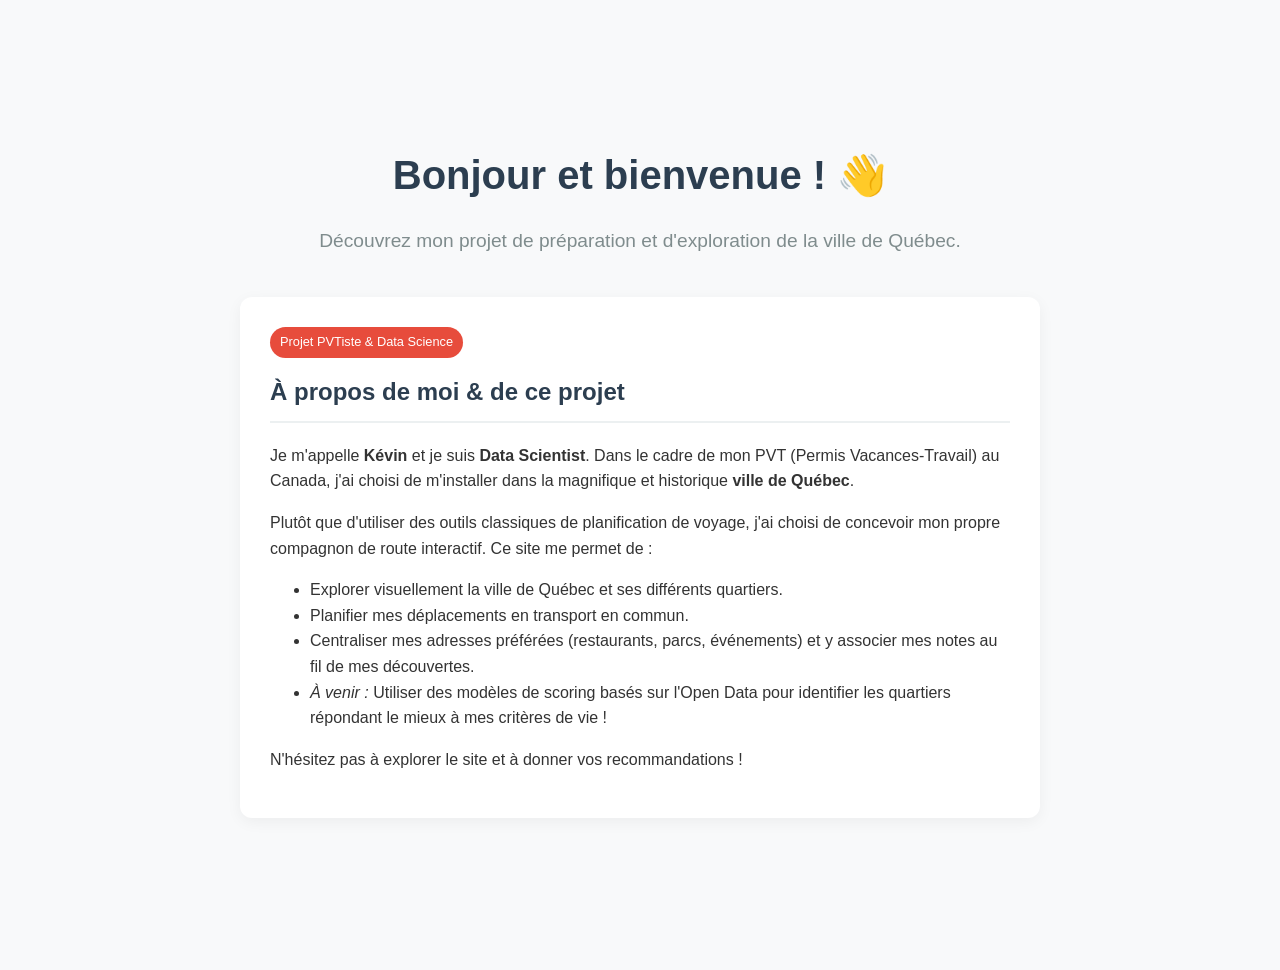
==== index.html @ dcc76dcd "restructuration 2" ====
<!DOCTYPE html>
<html lang="fr">
<head>
    <meta charset="UTF-8">
    <meta name="viewport" content="width=device-width, initial-scale=1.0">
    <title>Mon PVT à Québec - Accueil</title>
    <link rel="icon" href="data/logo_canada.jpg">
    <link rel="stylesheet" href="css/style.css">
</head>
<body>

    <app-header></app-header>

    <div class="page-content">
        <section id="page-accueil">
            <div class="hero-section">
                <h1>Bonjour et bienvenue ! 👋</h1>
                <p>Découvrez mon projet de préparation et d'exploration de la ville de Québec.</p>
            </div>

            <div class="profile-container">
                <span class="badge-pvt">Projet PVTiste & Data Science</span>
                <h2>À propos de moi & de ce projet</h2>
                <p>
                    Je m'appelle <strong>Kévin</strong> et je suis <strong>Data Scientist</strong>. Dans le cadre de mon PVT (Permis Vacances-Travail) au Canada, j'ai choisi de m'installer dans la magnifique et historique <strong>ville de Québec</strong>.
                </p>
                <p>
                    Plutôt que d'utiliser des outils classiques de planification de voyage, j'ai choisi de concevoir mon propre compagnon de route interactif. Ce site me permet de :
                </p>
                <ul>
                    <li>Explorer visuellement la ville de Québec et ses différents quartiers.</li>
                    <li>Planifier mes déplacements en transport en commun.</li>
                    <li>Centraliser mes adresses préférées (restaurants, parcs, événements) et y associer mes notes au fil de mes découvertes.</li>
                    <li><em>À venir :</em> Utiliser des modèles de scoring basés sur l'Open Data pour identifier les quartiers répondant le mieux à mes critères de vie !</li>
                </ul>
                <p>
                    N'hésitez pas à explorer le site et à donner vos recommandations !
                </p>
            </div>
        </section>
    </div>

</body>
</html>
---- css/style.css ----
/* =========================================================================
   1. VARIABLES & CONFIGURATION GENERALE
   ========================================================================= */
:root {
    --primary-color: #2c3e50;    /* Bleu foncé ardoise (Navbar) */
    --accent-color: #e74c3c;     /* Rouge vif (Accentuation / Bouton actif) */
    --background-light: #f8f9fa; /* Fond de page */
    --text-color: #333333;       /* Texte général */
    --text-muted: #7f8c8d;       /* Texte secondaire gris */
    --nav-text-color: #bdc3c7;   /* Gris clair pour les liens non survolés */
}

body, html {
    margin: 0;
    padding: 0;
    width: 100%;
    height: 100%;
    font-family: 'Segoe UI', Tahoma, Geneva, Verdana, sans-serif;
    color: var(--text-color);
    background-color: var(--background-light);
}

/* --- STRUCTURE DES PAGES --- */
.page-content {
    margin-top: 70px; /* Évite que le contenu soit caché sous la navbar fixe */
    height: calc(100vh - 70px);
    width: 100%;
    box-sizing: border-box;
}

/* Cacher les pages inactives */
.hidden {
    display: none !important;
}


/* =========================================================================
   2. BARRE DE NAVIGATION (HEADER)
   ========================================================================= */
header {
    background-color: var(--primary-color);
    color: white;
    padding: 15px 30px;
    box-shadow: 0 2px 5px rgba(0,0,0,0.1);
    position: fixed;
    top: 0;
    width: 100%;
    box-sizing: border-box;
    z-index: 2000;
}

/* Conteneur d'alignement pour le logo et le menu */
.nav-left {
    display: flex;
    align-items: center;
    gap: 30px; /* Écart global entre le logo et le bloc nav */
}

header .logo {
    font-size: 1.3rem;
    font-weight: bold;
    letter-spacing: 1px;
    cursor: pointer;
    user-select: none;
    transition: opacity 0.2s ease;
}

header .logo:hover {
    opacity: 0.9;
}


/* --- LIENS DE NAVIGATION --- */
header nav {
    display: flex;
    align-items: center;
    gap: 10px; /* Crée un espace harmonieux entre chaque bouton */
}

header nav a {
    display: inline-block;
    padding: 8px 16px;
    text-decoration: none;
    color: var(--nav-text-color); /* FIX : Utilise le gris clair pour être visible sur fond bleu */
    font-weight: 500;
    cursor: pointer;
    transition: all 0.3s ease;
}

/* États au survol (:hover) et page active (.active) */
header nav a:hover, 
header nav a.active {
    color: white;
    border-bottom: 2px solid var(--accent-color);
    padding-bottom: 6px; /* Ajustement micrométrique pour compenser la bordure */
}


/* =========================================================================
   3. SECTION ACCUEIL
   ========================================================================= */
#page-accueil {
    display: block;
    max-width: 800px;
    margin: 0 auto;
    padding: 40px 20px;
    line-height: 1.6;
}

.hero-section {
    text-align: center;
    margin-bottom: 40px;
}

.hero-section h1 {
    color: var(--primary-color);
    font-size: 2.5rem;
    margin-bottom: 10px;
}

.hero-section p {
    font-size: 1.2rem;
    color: var(--text-muted);
}

.profile-container {
    background: white;
    padding: 30px;
    border-radius: 12px;
    box-shadow: 0 4px 15px rgba(0,0,0,0.05);
    margin-bottom: 30px;
}

.profile-container h2 {
    color: var(--primary-color);
    border-bottom: 2px solid #ecf0f1;
    padding-bottom: 10px;
    margin-top: 0;
}

.badge-pvt {
    background-color: var(--accent-color);
    color: white;
    padding: 5px 10px;
    border-radius: 20px;
    font-size: 0.8rem;
    display: inline-block;
    margin-bottom: 15px;
}


/* =========================================================================
   4. SECTIONS CARTES & FILTRES
   ========================================================================= */
#page-carte, 
#page-carte-stats {
    width: 100%;
    height: 100%;
    position: relative;
}

#map, 
#map-stats {
    width: 100%;
    height: 100%;
}

/* --- PANNEAUX DE FILTRES FLOTTANTS --- */
.filter-box {
    position: absolute;
    top: 20px;
    right: 20px;
    z-index: 1000; /* Passe obligatoirement par-dessus les tuiles Leaflet */
    background-color: rgba(255, 255, 255, 0.95);
    padding: 15px;
    border-radius: 10px;
    box-shadow: 0 4px 15px rgba(0, 0, 0, 0.15);
    width: 200px;
}

.filter-box h3 {
    margin: 0 0 12px 0;
    font-size: 0.95rem;
    color: var(--primary-color);
    border-bottom: 2px solid #ecf0f1;
    padding-bottom: 6px;
    text-transform: uppercase;
    letter-spacing: 0.5px;
}

.filter-item {
    display: flex;
    align-items: center;
    margin-bottom: 8px;
    cursor: pointer;
    font-size: 0.85rem;
    font-weight: 500;
    user-select: none;
    transition: opacity 0.2s ease;
}

.filter-item:hover {
    opacity: 0.8;
}

.filter-item input {
    margin-right: 10px;
    cursor: pointer;
    width: 15px;
    height: 15px;
    accent-color: var(--primary-color);
}

.legend-color {
    display: inline-block;
    width: 12px;
    height: 12px;
    border-radius: 50%;
    margin-right: 8px;
    border: 1px solid rgba(0, 0, 0, 0.1);
}


/* =========================================================================
   5. CORRECTIFS TECHNIQUES (LEAFLET CORRECTION)
   ========================================================================= */
/* Supprime les bordures blanches par défaut appliquées par Leaflet aux conteneurs divIcon */
.custom-svg-marker {
    background: transparent !important;
    border: none !important;
    display: flex;
    justify-content: center;
    align-items: center;
}

/* =========================================================================
   6. Style pour la page Checklist
   ========================================================================= */
.checklist-container {
    max-width: 1200px;
    margin: 0 auto;
    padding: 30px 20px;
}
.checklist-container h1 {
    color: #2c3e50;
    margin-bottom: 5px;
}
.checklist-container .subtitle {
    color: #7f8c8d;
    margin-bottom: 30px;
    font-size: 0.95rem;
}
.checklist-grid {
    display: grid;
    grid-template-columns: repeat(auto-fit, minmax(450px, 1fr));
    gap: 25px;
}
.checklist-card {
    background: #ffffff;
    border-radius: 12px;
    box-shadow: 0 4px 15px rgba(0,0,0,0.05);
    border: 1px solid #e2e8f0;
    overflow: hidden;
    display: flex;
    flex-direction: column;
}
.checklist-card.priority {
    border-left: 5px solid #e74c3c;
}
.card-header {
    background: #f8fafc;
    padding: 15px 20px;
    border-bottom: 1px solid #e2e8f0;
    display: flex;
    justify-content: space-between;
    align-items: center;
}
.card-header h3 {
    margin: 0;
    color: #1e293b;
    font-size: 1.1rem;
}
.badge {
    padding: 4px 8px;
    border-radius: 6px;
    font-size: 0.75rem;
    font-weight: bold;
    text-transform: uppercase;
}
.badge.red { background: #fee2e2; color: #ef4444; }

.card-body {
    padding: 20px;
    flex-grow: 1;
}
.warning-text {
    background: #fffbeb;
    border-left: 4px solid #f59e0b;
    padding: 12px;
    border-radius: 6px;
    color: #78350f;
    font-size: 0.9rem;
    margin-bottom: 15px;
    line-height: 1.4;
}
.info-list {
    margin: 10px 0 15px 20px;
    font-size: 0.9rem;
    color: #475569;
    line-height: 1.5;
}
.selection-title {
    font-weight: bold;
    font-size: 0.9rem;
    color: #1e293b;
    margin-top: 10px;
}
.todo-item {
    display: flex;
    align-items: flex-start;
    gap: 12px;
    padding: 10px;
    margin-bottom: 8px;
    background: #f8fafc;
    border-radius: 8px;
    cursor: pointer;
    transition: background 0.2s;
    font-size: 0.95rem;
    color: #334155;
}
.todo-item:hover {
    background: #f1f5f9;
}
.todo-item input[type="checkbox"] {
    margin-top: 4px;
    width: 17px;
    height: 17px;
    cursor: pointer;
}
.todo-item input[type="checkbox"]:checked + span {
    text-decoration: none !important; /* Supprime la ligne barrée */
    font-weight: bold;                /* Met le texte en gras */
    color: #1e293b;                   /* Garde une couleur bien visible */
}

/* 2. Ce qui se passe pour le BLOC entier quand la case est cochée (Mise en avant visuelle) */
.todo-item:has(input[type="checkbox"]:checked) {
    background: #f0fdf4;       /* Un joli fond vert très clair de sélection */
    border: 1px solid #bbf7d0; /* Une petite bordure verte discrète */
}
.checklist-card.priority-blue {
    border-left: 5px solid #3498db; /* Une bordure bleue pour les tâches sur place */
}
.badge.blue { 
    background: #e0f2fe; 
    color: #0369a1; 
}
/* 1. On donne un fond gris très léger à toute la page pour faire ressortir les blocs blancs */
#page-checklist {
    background-color: #f1f5f9; /* Gris doux (couleur ardoise claire) */
    min-height: 100vh;         /* S'assure que le fond couvre toute la hauteur */
    margin: 0;
    padding: 0;
}

/* 2. On booste le contraste et l'ombre des cartes */
.checklist-card {
    background: #ffffff;
    border-radius: 12px;
    /* Ombre plus prononcée pour détacher le bloc du fond */
    box-shadow: 0 10px 25px -5px rgba(0, 0, 0, 0.1), 0 8px 10px -6px rgba(0, 0, 0, 0.1); 
    border: 2px solid #e2e8f0; /* Bordure légèrement plus épaisse */
    overflow: hidden;
    display: flex;
    flex-direction: column;
    transition: transform 0.2s, box-shadow 0.2s;
}

/* Petit effet de survol sympa : la carte se soulève légèrement */
.checklist-card:hover {
    transform: translateY(-2px);
    box-shadow: 0 20px 25px -5px rgba(0, 0, 0, 0.15);
}

/* 3. On fonce un peu l'entête des blocs pour créer une vraie séparation */
.card-header {
    background: #f8fafc;
    padding: 18px 20px;
    border-bottom: 2px solid #e2e8f0; /* Ligne de séparation plus nette */
    display: flex;
    justify-content: space-between;
    align-items: center;
}
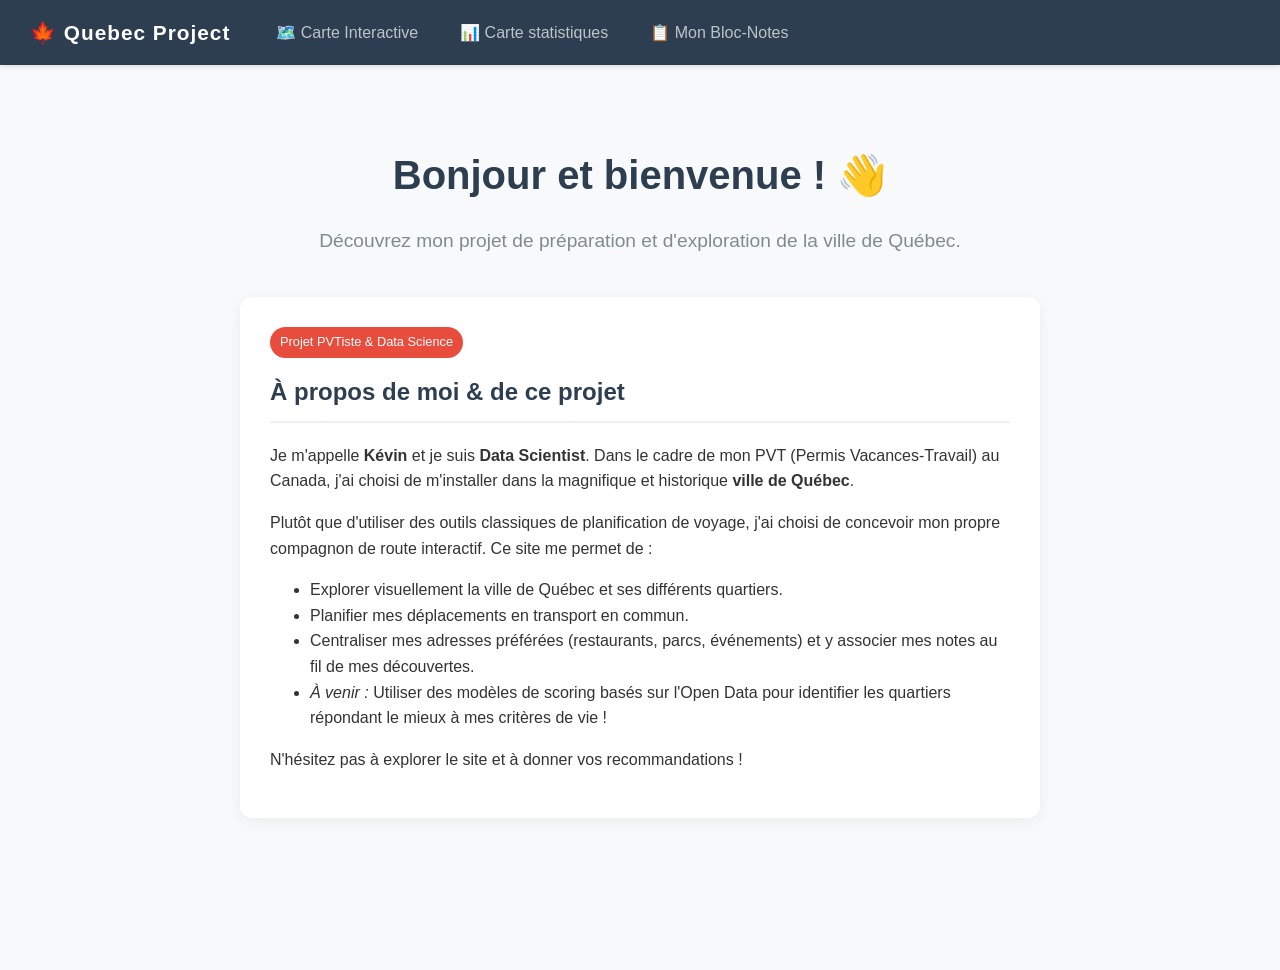
==== commit bc8a53ab: "restructuration try fix nav" ====
--- a/index.html
+++ b/index.html
@@ -9,7 +9,7 @@
 </head>
 <body>
 
-    <app-header></app-header>
+    <div id="header-container"></div>
 
     <div class="page-content">
         <section id="page-accueil">
@@ -40,5 +40,7 @@
         </section>
     </div>
 
+    <script src="js/header.js"></script>
+    
 </body>
 </html>
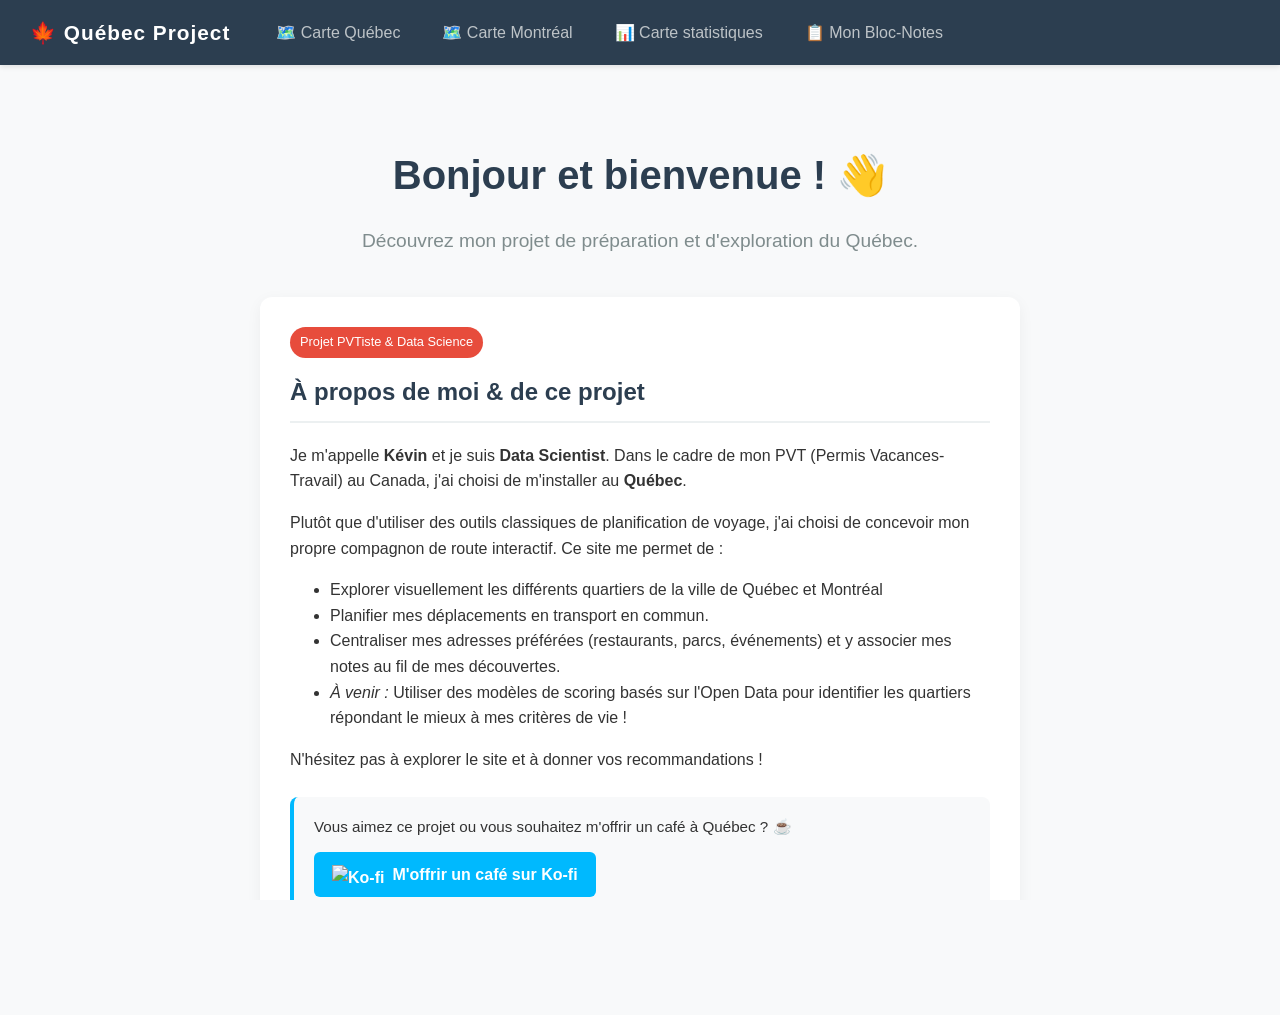
==== commit a3ad5603: "kofi" ====
--- a/index.html
+++ b/index.html
@@ -3,7 +3,7 @@
 <head>
     <meta charset="UTF-8">
     <meta name="viewport" content="width=device-width, initial-scale=1.0">
-    <title>Mon PVT à Québec - Accueil</title>
+    <title>Mon PVT au Québec - Accueil</title>
     <link rel="icon" href="data/logo_canada.jpg">
     <link rel="stylesheet" href="css/style.css">
 </head>
@@ -15,20 +15,20 @@
         <section id="page-accueil">
             <div class="hero-section">
                 <h1>Bonjour et bienvenue ! 👋</h1>
-                <p>Découvrez mon projet de préparation et d'exploration de la ville de Québec.</p>
+                <p>Découvrez mon projet de préparation et d'exploration du Québec.</p>
             </div>
 
             <div class="profile-container">
                 <span class="badge-pvt">Projet PVTiste & Data Science</span>
                 <h2>À propos de moi & de ce projet</h2>
                 <p>
-                    Je m'appelle <strong>Kévin</strong> et je suis <strong>Data Scientist</strong>. Dans le cadre de mon PVT (Permis Vacances-Travail) au Canada, j'ai choisi de m'installer dans la magnifique et historique <strong>ville de Québec</strong>.
+                    Je m'appelle <strong>Kévin</strong> et je suis <strong>Data Scientist</strong>. Dans le cadre de mon PVT (Permis Vacances-Travail) au Canada, j'ai choisi de m'installer au <strong>Québec</strong>.
                 </p>
                 <p>
                     Plutôt que d'utiliser des outils classiques de planification de voyage, j'ai choisi de concevoir mon propre compagnon de route interactif. Ce site me permet de :
                 </p>
                 <ul>
-                    <li>Explorer visuellement la ville de Québec et ses différents quartiers.</li>
+                    <li>Explorer visuellement les différents quartiers de la ville de Québec et Montréal</li>
                     <li>Planifier mes déplacements en transport en commun.</li>
                     <li>Centraliser mes adresses préférées (restaurants, parcs, événements) et y associer mes notes au fil de mes découvertes.</li>
                     <li><em>À venir :</em> Utiliser des modèles de scoring basés sur l'Open Data pour identifier les quartiers répondant le mieux à mes critères de vie !</li>
@@ -36,6 +36,15 @@
                 <p>
                     N'hésitez pas à explorer le site et à donner vos recommandations !
                 </p>
+
+                <!-- Bloc Ko-fi -->
+                <div class="kofi-support-box">
+                    <p>Vous aimez ce projet ou vous souhaitez m'offrir un café à Québec ? ☕</p>
+                    <a href="https://ko-fi.com/VOTRE_PSEUDO" target="_blank" class="kofi-btn">
+                        <img src="https://storage.ko-fi.com/cdn/cup-border.md.png" alt="Ko-fi" class="kofi-img">
+                        <span>M'offrir un café sur Ko-fi</span>
+                    </a>
+                </div>
             </div>
         </section>
     </div>
--- a/css/style.css
+++ b/css/style.css
@@ -1,5 +1,5 @@
 /* =========================================================================
-   1. VARIABLES & CONFIGURATION GENERALE
+   1. VARIABLES & CONFIGURATION GÉNÉRALE
    ========================================================================= */
 :root {
     --primary-color: #2c3e50;    /* Bleu foncé ardoise (Navbar) */
@@ -10,6 +10,16 @@
     --nav-text-color: #bdc3c7;   /* Gris clair pour les liens non survolés */
 }
 
+*, *::before, *::after {
+    box-sizing: border-box;
+}
+
+/* Empêche le défilement horizontal parasite sur toute la page */
+html, body {
+    max-width: 100%;
+    overflow-x: hidden;
+}
+
 body, html {
     margin: 0;
     padding: 0;
@@ -35,7 +45,7 @@
 
 
 /* =========================================================================
-   2. BARRE DE NAVIGATION (HEADER)
+   2. BARRE DE NAVIGATION (HEADER) & RESPONSIVE
    ========================================================================= */
 header {
     background-color: var(--primary-color);
@@ -69,19 +79,18 @@
     opacity: 0.9;
 }
 
-
-/* --- LIENS DE NAVIGATION --- */
+/* --- LIENS DE NAVIGATION (DESKTOP) --- */
 header nav {
     display: flex;
     align-items: center;
-    gap: 10px; /* Crée un espace harmonieux entre chaque bouton */
+    gap: 10px; /* Espace harmonieux entre chaque bouton */
 }
 
 header nav a {
     display: inline-block;
     padding: 8px 16px;
     text-decoration: none;
-    color: var(--nav-text-color); /* FIX : Utilise le gris clair pour être visible sur fond bleu */
+    color: var(--nav-text-color);
     font-weight: 500;
     cursor: pointer;
     transition: all 0.3s ease;
@@ -92,7 +101,53 @@
 header nav a.active {
     color: white;
     border-bottom: 2px solid var(--accent-color);
-    padding-bottom: 6px; /* Ajustement micrométrique pour compenser la bordure */
+    padding-bottom: 6px;
+}
+
+/* --- ADAPTATION MOBILE (RESPONSIVE) - HEADER --- */
+@media (max-width: 768px) {
+    header, nav, .header-container {
+        flex-direction: column !important;
+        align-items: center !important;
+        padding: 10px 15px !important;
+        gap: 12px !important;
+    }
+
+    /* Centrer le logo / titre du site */
+    .header-logo, header h1, header .logo {
+        font-size: 1.2rem !important;
+        text-align: center;
+    }
+
+    /* Nav bar : liens disposés de manière fluide */
+    nav ul, .header-links, nav {
+        display: flex !important;
+        flex-wrap: wrap !important;
+        justify-content: center !important;
+        gap: 8px 12px !important;
+        padding: 0 !important;
+        margin: 0 !important;
+        width: 100% !important;
+    }
+
+    /* Boutons/liens du menu optimisés pour le tactile */
+    nav a, .header-links a {
+        font-size: 0.85rem !important;
+        padding: 8px 12px !important;
+        background: rgba(255, 255, 255, 0.1); /* Bulle tactile */
+        border-radius: 6px;
+        white-space: nowrap;
+        text-align: center;
+    }
+    /* Compensation pour le header fixe sur mobile */
+    body {
+        padding-top: 60px; /* Ajuste cette valeur selon la hauteur exacte de ton header */
+    }
+
+    /* Ou si tu préfères cibler directement le conteneur principal */
+    .page-content {
+        padding-top: 20px;
+    }
 }
 
 
@@ -148,9 +203,83 @@
     margin-bottom: 15px;
 }
 
+/* --- Ajustements Mobile Accueil --- */
+@media (max-width: 768px) {
+    #page-accueil {
+        padding: 20px 15px; /* Réduit un peu les marges internes */
+    }
+
+    .hero-section h1 {
+        font-size: 1.8rem; /* Réduit la taille du gros titre pour qu'il tienne bien */
+    }
+
+    .hero-section p {
+        font-size: 1rem;
+    }
+
+    .profile-container {
+        padding: 20px 15px; /* Plus d'espace pour le texte dans la carte */
+    }
+
+    .profile-container h2 {
+        font-size: 1.3rem;
+    }
+
+    /* Aère les puces de la liste pour faciliter la lecture tactile */
+    .profile-container ul {
+        padding-left: 20px;
+    }
+
+    .profile-container li {
+        margin-bottom: 8px;
+    }
+}
+
+/* Style du bloc de soutien Ko-fi */
+.kofi-support-box {
+    margin-top: 25px;
+    padding: 18px 20px;
+    background-color: #f8f9fa;
+    border-left: 4px solid #00b9fe;
+    border-radius: 8px;
+    display: flex;
+    flex-direction: column;
+    align-items: flex-start;
+    gap: 12px;
+}
+
+.kofi-support-box p {
+    margin: 0;
+    font-size: 0.95rem;
+    color: #333;
+}
+
+.kofi-btn {
+    display: inline-flex;
+    align-items: center;
+    gap: 8px;
+    background-color: #00b9fe;
+    color: #ffffff;
+    font-weight: 600;
+    padding: 10px 18px;
+    border-radius: 6px;
+    text-decoration: none;
+    transition: background-color 0.2s ease, transform 0.1s ease;
+}
+
+.kofi-btn:hover {
+    background-color: #009cd7;
+    transform: translateY(-1px);
+}
+
+.kofi-img {
+    height: 20px;
+    width: auto;
+}
+
 
 /* =========================================================================
-   4. SECTIONS CARTES & FILTRES
+   4. SECTIONS CARTES INTERACTIVES & FILTRES (+ RESPONSIVE)
    ========================================================================= */
 #page-carte, 
 #page-carte-stats {
@@ -159,18 +288,27 @@
     position: relative;
 }
 
-#map, 
 #map-stats {
     width: 100%;
     height: 100%;
 }
 
-/* --- PANNEAUX DE FILTRES FLOTTANTS --- */
+#map {
+    width: 92%;              
+    max-width: 1200px;      
+    height: 100%;  
+    margin: 20px auto;       
+    border-radius: 12px;      
+    box-shadow: 0 4px 15px rgba(0, 0, 0, 0.1); 
+    overflow: hidden;         
+}
+
+/* --- PANNEAUX DE FILTRES FLOTTANTS (DESKTOP) --- */
 .filter-box {
     position: absolute;
     top: 20px;
     right: 20px;
-    z-index: 1000; /* Passe obligatoirement par-dessus les tuiles Leaflet */
+    z-index: 1000;
     background-color: rgba(255, 255, 255, 0.95);
     padding: 15px;
     border-radius: 10px;
@@ -211,75 +349,386 @@
     accent-color: var(--primary-color);
 }
 
+
+/* --- ADAPTATION MOBILE (RESPONSIVE) - CARTE & FILTRES --- */
+@media (max-width: 768px) {
+    
+    /* Structure globale sur mobile : la page défile verticalement */
+    #page-carte {
+        display: flex;
+        flex-direction: column-reverse; /* Place les filtres en bas sous la carte, ou adapte le flux */
+        height: auto;
+        min-height: calc(100vh - 70px);
+    }
+
+    /* La carte prend une hauteur confortable pour le tactile sans bloquer le scroll */
+    #map {
+        height: 60vh;
+        width: 88%;
+        margin: 15px auto;
+    }
+
+    /* Le panneau de filtres se transforme en bloc compact défilable */
+    .filter-box {
+        position: relative;
+        top: auto;
+        right: auto;
+        width: 100%;
+        box-sizing: border-box;
+        border-radius: 0;
+        box-shadow: 0 -2px 10px rgba(0, 0, 0, 0.1);
+        padding: 15px 20px;
+        max-height: 250px;
+        overflow-y: auto; /* Permet de faire défiler les catégories si besoin */
+    }
+
+    /* Repositionner les contrôles de zoom Leaflet pour éviter les chevauchements */
+    .leaflet-top.leaflet-left {
+        top: 10px;
+        left: 10px;
+    }
+}
+
+/* =========================================================================
+   LISTE DES POINTS D'INTÉRÊT (SOUS LA CARTE)
+   ========================================================================= */
+.poi-list-container {
+    background: #ffffff;
+    border-radius: 10px;
+    padding: 20px;
+    margin-top: 20px;
+    box-shadow: 0 4px 12px rgba(0, 0, 0, 0.08);
+    border: 1px solid #e2e8f0;
+}
+
+.poi-list-container h3 {
+    margin-top: 0;
+    margin-bottom: 15px;
+    color: #2c3e50;
+    font-size: 1.1rem;
+}
+
+.poi-list {
+    list-style: none;
+    padding: 0;
+    margin: 0;
+    display: grid;
+    grid-template-columns: repeat(auto-fill, minmax(280px, 1fr));
+    gap: 12px;
+}
+
+.poi-item {
+    background: #f8fafc;
+    border: 1px solid #cbd5e1;
+    border-radius: 8px;
+    padding: 12px;
+    display: flex;
+    flex-direction: column;
+    gap: 4px;
+    cursor: pointer;
+    transition: all 0.2s ease;
+}
+
+.poi-item:hover {
+    background: #edf2f7;
+    border-color: #3182ce;
+    transform: translateY(-2px);
+}
+
+.poi-nom {
+    color: #1a202c;
+    font-size: 0.95rem;
+}
+
+.poi-categorie-tag {
+    align-self: flex-start;
+    font-size: 0.75rem;
+    font-weight: bold;
+    text-transform: uppercase;
+    background: #e2e8f0;
+    color: #475569;
+    padding: 2px 6px;
+    border-radius: 4px;
+}
+
+.poi-adresse {
+    font-size: 0.85rem;
+    color: #64748b;
+}
+
+.poi-empty {
+    color: #a0aec0;
+    font-style: italic;
+    grid-column: 1 / -1;
+}
+
+/* Ajustement Mobile */
+@media (max-width: 768px) {
+    .poi-list {
+        grid-template-columns: 1fr; /* Une seule colonne sur smartphone */
+    }
+}
+
+/* =========================================================================
+   5. PAGE STATISTIQUES (carte-stats) + RESPONSIVE
+   ========================================================================= */
+
+/* Force tous les conteneurs principaux à ne jamais dépasser la largeur de l'écran */
+.page-content,
+.map-container,
+.stats-container,
+.checklist-container {
+    width: 100% !important;
+    max-width: 100vw !important;
+    box-sizing: border-box;
+}
+
+.stats-container {
+    padding: 20px;
+    font-family: Arial, sans-serif;
+    max-width: 1400px;
+    margin: 0 auto;
+}
+
+.stats-header {
+    margin-bottom: 20px;
+}
+
+.stats-header h2 {
+    color: #2c3e50;
+    margin-bottom: 5px;
+}
+
+.stats-header p {
+    color: #7f8c8d;
+    margin: 0;
+}
+
+/* Grille principale */
+.stats-grid {
+    display: grid;
+    grid-template-columns: repeat(auto-fit, minmax(450px, 1fr));
+    gap: 25px;
+    align-items: start;
+}
+
+/* Card Carte : Hauteur fixe et sticky scroll */
+.map-card {
+    position: sticky;
+    top: 20px;
+    background: white;
+    border-radius: 8px;
+    box-shadow: 0 4px 12px rgba(0, 0, 0, 0.08);
+    border: 1px solid #e2e8f0;
+    overflow: hidden;
+    display: flex;
+    flex-direction: column;
+    height: 600px;
+}
+
+/* Légende fixe sur la carte */
+.map-legend {
+    position: absolute;
+    bottom: 20px;
+    right: 20px;
+    background: rgba(255, 255, 255, 0.95);
+    padding: 12px;
+    border-radius: 6px;
+    box-shadow: 0 2px 8px rgba(0, 0, 0, 0.15);
+    z-index: 10;
+    font-size: 12px;
+}
+
+.map-legend h4 {
+    margin: 0 0 8px 0;
+    font-size: 13px;
+    color: #2c3e50;
+}
+
+.legend-list {
+    display: flex;
+    flex-direction: column;
+    gap: 4px;
+}
+
 .legend-color {
     display: inline-block;
-    width: 12px;
-    height: 12px;
-    border-radius: 50%;
-    margin-right: 8px;
-    border: 1px solid rgba(0, 0, 0, 0.1);
+    width: 15px;
+    height: 10px;
+    margin-right: 6px;
+    border: 1px solid #cbd5e1;
+}
+
+/* Colonne de droite (Graphique + Détails) */
+.stats-sidebar {
+    display: flex;
+    flex-direction: column;
+    gap: 20px;
+}
+
+.chart-card {
+    background: white;
+    padding: 15px;
+    border-radius: 8px;
+    box-shadow: 0 4px 12px rgba(0, 0, 0, 0.08);
+    border: 1px solid #e2e8f0;
+}
+
+.chart-card h4 {
+    margin: 0 0 10px 0;
+    color: #2c3e50;
+}
+
+.chart-container {
+    position: relative;
+    width: 100%;
+    height: 260px;
+}
+
+/* Panneau de détails défilable */
+.details-card {
+    background: #f8fafc;
+    padding: 15px;
+    border-radius: 8px;
+    border-left: 5px solid #3182ce;
+    box-shadow: 0 2px 6px rgba(0, 0, 0, 0.04);
+    max-height: 300px;
+    overflow-y: auto;
+}
+
+.details-card h4 {
+    margin: 0 0 5px 0;
+    color: #2d3748;
+}
+
+.details-card p {
+    margin: 0;
+    color: #4a5568;
+    font-size: 14px;
+}
+
+
+/* --- ADAPTATION MOBILE (RESPONSIVE) - STATISTIQUES --- */
+@media (max-width: 768px) {
+    .stats-container {
+        padding: 15px 10px;
+    }
+
+    .stats-header h2 {
+        font-size: 1.4rem;
+    }
+
+    .stats-header p {
+        font-size: 0.9rem;
+    }
+
+    /* Passer sur une seule colonne fluide */
+    .stats-grid {
+        grid-template-columns: 1fr;
+        gap: 20px;
+    }
+
+    /* Réduire la hauteur de la carte et désactiver le sticky */
+    .map-card {
+        position: static;
+        height: 380px;
+    }
+
+    /* Légende plus discrète et compacte */
+    .map-legend {
+        bottom: 10px;
+        right: 10px;
+        padding: 8px;
+        font-size: 10px;
+    }
+
+    .map-legend h4 {
+        font-size: 11px;
+        margin-bottom: 4px;
+    }
+
+    /* Hauteur adaptée pour le graphique Chart.js */
+    .chart-container {
+        height: 220px;
+    }
 }
 
 
 /* =========================================================================
-   5. CORRECTIFS TECHNIQUES (LEAFLET CORRECTION)
+   6. PAGE CHECKLIST & BLOC-NOTES + RESPONSIVE
    ========================================================================= */
-/* Supprime les bordures blanches par défaut appliquées par Leaflet aux conteneurs divIcon */
-.custom-svg-marker {
-    background: transparent !important;
-    border: none !important;
-    display: flex;
-    justify-content: center;
-    align-items: center;
-}
-
-/* =========================================================================
-   6. Style pour la page Checklist
-   ========================================================================= */
+#page-checklist {
+    background-color: #f1f5f9;
+    min-height: 100vh;
+    margin: 0;
+    padding: 0;
+}
+
 .checklist-container {
     max-width: 1200px;
     margin: 0 auto;
     padding: 30px 20px;
 }
+
 .checklist-container h1 {
     color: #2c3e50;
     margin-bottom: 5px;
 }
+
 .checklist-container .subtitle {
     color: #7f8c8d;
     margin-bottom: 30px;
     font-size: 0.95rem;
 }
+
 .checklist-grid {
     display: grid;
     grid-template-columns: repeat(auto-fit, minmax(450px, 1fr));
     gap: 25px;
 }
+
+/* Cartes de la checklist */
 .checklist-card {
     background: #ffffff;
     border-radius: 12px;
-    box-shadow: 0 4px 15px rgba(0,0,0,0.05);
-    border: 1px solid #e2e8f0;
+    box-shadow: 0 10px 25px -5px rgba(0, 0, 0, 0.1), 0 8px 10px -6px rgba(0, 0, 0, 0.1);
+    border: 2px solid #e2e8f0;
     overflow: hidden;
     display: flex;
     flex-direction: column;
-}
+    transition: transform 0.2s, box-shadow 0.2s;
+}
+
+.checklist-card:hover {
+    transform: translateY(-2px);
+    box-shadow: 0 20px 25px -5px rgba(0, 0, 0, 0.15);
+}
+
 .checklist-card.priority {
     border-left: 5px solid #e74c3c;
 }
+
+.checklist-card.priority-blue {
+    border-left: 5px solid #3498db;
+}
+
+/* En-tête des cartes */
 .card-header {
     background: #f8fafc;
-    padding: 15px 20px;
-    border-bottom: 1px solid #e2e8f0;
+    padding: 18px 20px;
+    border-bottom: 2px solid #e2e8f0;
     display: flex;
     justify-content: space-between;
     align-items: center;
 }
+
 .card-header h3 {
     margin: 0;
     color: #1e293b;
     font-size: 1.1rem;
 }
+
+/* Badges */
 .badge {
     padding: 4px 8px;
     border-radius: 6px;
@@ -287,12 +736,16 @@
     font-weight: bold;
     text-transform: uppercase;
 }
+
 .badge.red { background: #fee2e2; color: #ef4444; }
-
+.badge.blue { background: #e0f2fe; color: #0369a1; }
+
+/* Corps des cartes & éléments to-do */
 .card-body {
     padding: 20px;
     flex-grow: 1;
 }
+
 .warning-text {
     background: #fffbeb;
     border-left: 4px solid #f59e0b;
@@ -303,18 +756,21 @@
     margin-bottom: 15px;
     line-height: 1.4;
 }
+
 .info-list {
     margin: 10px 0 15px 20px;
     font-size: 0.9rem;
     color: #475569;
     line-height: 1.5;
 }
+
 .selection-title {
     font-weight: bold;
     font-size: 0.9rem;
     color: #1e293b;
     margin-top: 10px;
 }
+
 .todo-item {
     display: flex;
     align-items: flex-start;
@@ -328,66 +784,90 @@
     font-size: 0.95rem;
     color: #334155;
 }
+
 .todo-item:hover {
     background: #f1f5f9;
 }
+
 .todo-item input[type="checkbox"] {
     margin-top: 4px;
     width: 17px;
     height: 17px;
     cursor: pointer;
 }
+
+/* Style lorsque la case est cochée (Mise en gras sans rayer) */
 .todo-item input[type="checkbox"]:checked + span {
-    text-decoration: none !important; /* Supprime la ligne barrée */
-    font-weight: bold;                /* Met le texte en gras */
-    color: #1e293b;                   /* Garde une couleur bien visible */
-}
-
-/* 2. Ce qui se passe pour le BLOC entier quand la case est cochée (Mise en avant visuelle) */
+    text-decoration: none !important;
+    font-weight: bold;
+    color: #1e293b;
+}
+
 .todo-item:has(input[type="checkbox"]:checked) {
-    background: #f0fdf4;       /* Un joli fond vert très clair de sélection */
-    border: 1px solid #bbf7d0; /* Une petite bordure verte discrète */
-}
-.checklist-card.priority-blue {
-    border-left: 5px solid #3498db; /* Une bordure bleue pour les tâches sur place */
-}
-.badge.blue { 
-    background: #e0f2fe; 
-    color: #0369a1; 
-}
-/* 1. On donne un fond gris très léger à toute la page pour faire ressortir les blocs blancs */
-#page-checklist {
-    background-color: #f1f5f9; /* Gris doux (couleur ardoise claire) */
-    min-height: 100vh;         /* S'assure que le fond couvre toute la hauteur */
-    margin: 0;
-    padding: 0;
-}
-
-/* 2. On booste le contraste et l'ombre des cartes */
-.checklist-card {
-    background: #ffffff;
-    border-radius: 12px;
-    /* Ombre plus prononcée pour détacher le bloc du fond */
-    box-shadow: 0 10px 25px -5px rgba(0, 0, 0, 0.1), 0 8px 10px -6px rgba(0, 0, 0, 0.1); 
-    border: 2px solid #e2e8f0; /* Bordure légèrement plus épaisse */
-    overflow: hidden;
-    display: flex;
-    flex-direction: column;
-    transition: transform 0.2s, box-shadow 0.2s;
-}
-
-/* Petit effet de survol sympa : la carte se soulève légèrement */
-.checklist-card:hover {
-    transform: translateY(-2px);
-    box-shadow: 0 20px 25px -5px rgba(0, 0, 0, 0.15);
-}
-
-/* 3. On fonce un peu l'entête des blocs pour créer une vraie séparation */
-.card-header {
-    background: #f8fafc;
-    padding: 18px 20px;
-    border-bottom: 2px solid #e2e8f0; /* Ligne de séparation plus nette */
-    display: flex;
-    justify-content: space-between;
+    background: #f0fdf4;
+    border: 1px solid #bbf7d0;
+}
+
+
+/* --- ADAPTATION MOBILE (RESPONSIVE) - CHECKLIST --- */
+@media (max-width: 768px) {
+    .checklist-container {
+        padding: 15px 10px;
+    }
+
+    .checklist-container h1 {
+        font-size: 1.4rem;
+    }
+
+    .checklist-container .subtitle {
+        font-size: 0.85rem;
+        margin-bottom: 20px;
+    }
+
+    /* Transition vers 1 colonne fluide */
+    .checklist-grid {
+        grid-template-columns: 1fr;
+        gap: 15px;
+    }
+
+    /* Réaménagement de l'en-tête de carte si le titre est long */
+    .card-header {
+        flex-direction: column;
+        align-items: flex-start;
+        gap: 8px;
+        padding: 14px 15px;
+    }
+
+    .card-body {
+        padding: 15px;
+    }
+
+    /* Zones tactiles plus confortables pour les cases à cocher */
+    .todo-item {
+        padding: 12px 10px;
+        font-size: 0.9rem;
+    }
+
+    .todo-item input[type="checkbox"] {
+        width: 20px;
+        height: 20px;
+        margin-top: 1px;
+    }
+
+    .info-list {
+        padding-left: 15px;
+        margin-left: 0;
+    }
+}
+
+
+/* =========================================================================
+   7. CORRECTIFS TECHNIQUES & LEAFLET
+   ========================================================================= */
+.custom-svg-marker {
+    background: transparent !important;
+    border: none !important;
+    display: flex;
+    justify-content: center;
     align-items: center;
 }
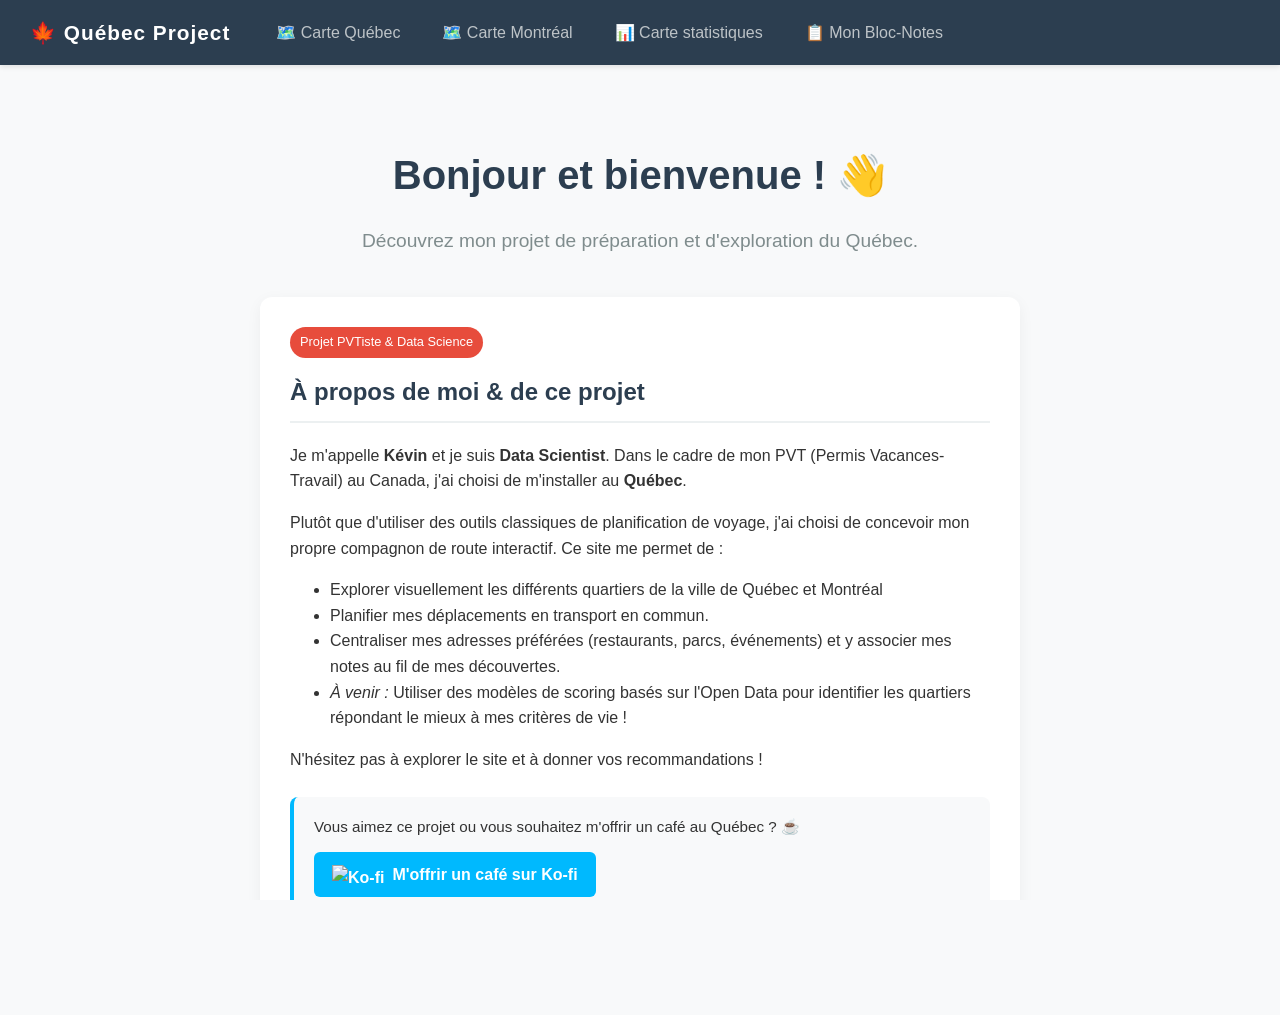
==== commit cd6be0a8: "kofi" ====
--- a/index.html
+++ b/index.html
@@ -39,8 +39,8 @@
 
                 <!-- Bloc Ko-fi -->
                 <div class="kofi-support-box">
-                    <p>Vous aimez ce projet ou vous souhaitez m'offrir un café à Québec ? ☕</p>
-                    <a href="https://ko-fi.com/VOTRE_PSEUDO" target="_blank" class="kofi-btn">
+                    <p>Vous aimez ce projet ou vous souhaitez m'offrir un café au Québec ? ☕</p>
+                    <a href="https://ko-fi.com/kstang" target="_blank" class="kofi-btn">
                         <img src="https://storage.ko-fi.com/cdn/cup-border.md.png" alt="Ko-fi" class="kofi-img">
                         <span>M'offrir un café sur Ko-fi</span>
                     </a>
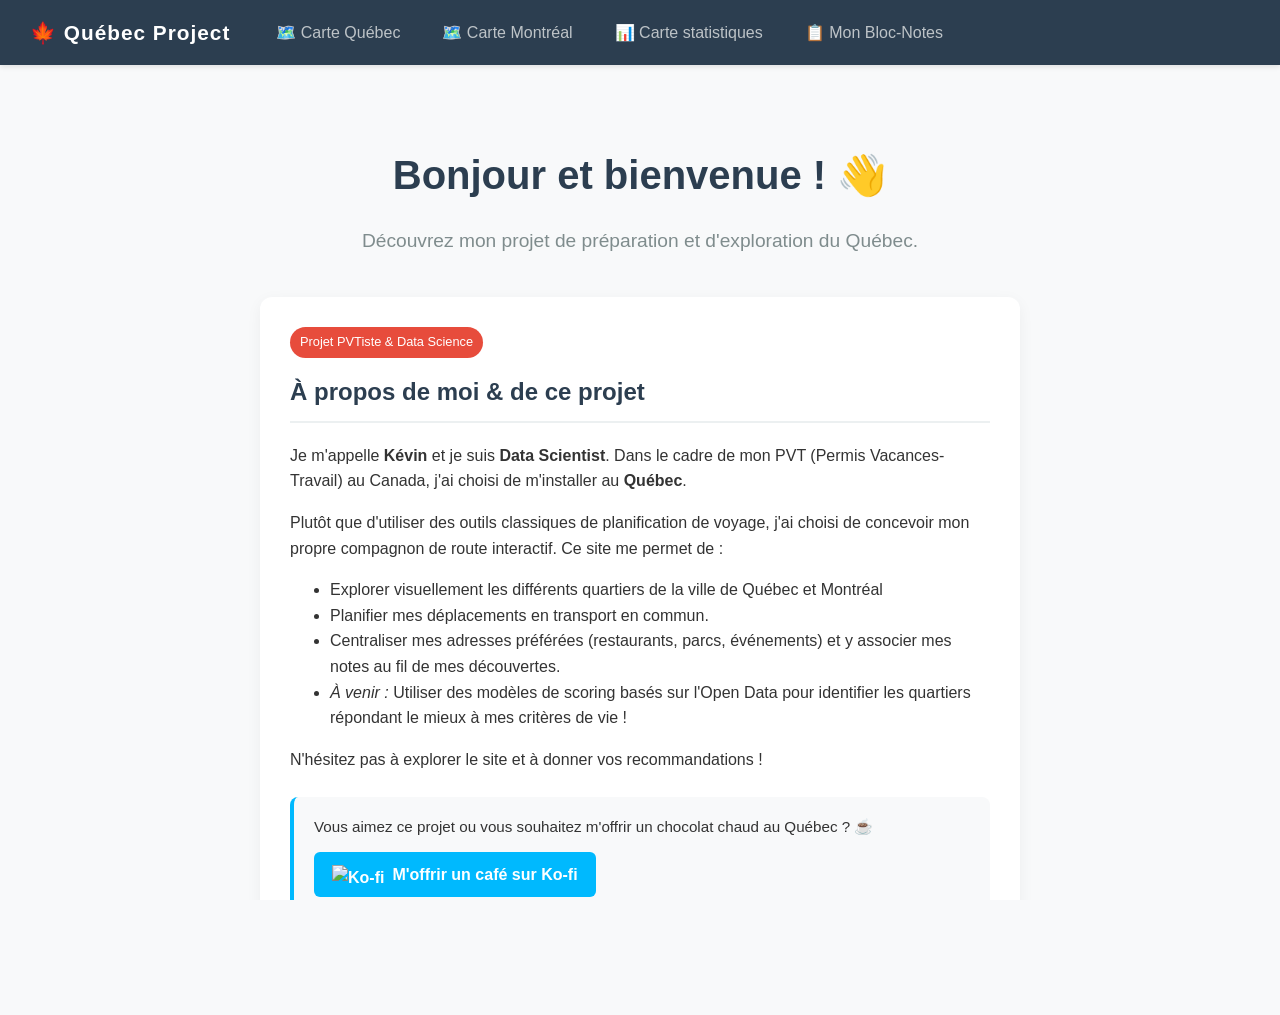
==== commit 0fe9f57c: "kofi" ====
--- a/index.html
+++ b/index.html
@@ -39,7 +39,7 @@
 
                 <!-- Bloc Ko-fi -->
                 <div class="kofi-support-box">
-                    <p>Vous aimez ce projet ou vous souhaitez m'offrir un café au Québec ? ☕</p>
+                    <p>Vous aimez ce projet ou vous souhaitez m'offrir un chocolat chaud au Québec ? ☕</p>
                     <a href="https://ko-fi.com/kstang" target="_blank" class="kofi-btn">
                         <img src="https://storage.ko-fi.com/cdn/cup-border.md.png" alt="Ko-fi" class="kofi-img">
                         <span>M'offrir un café sur Ko-fi</span>
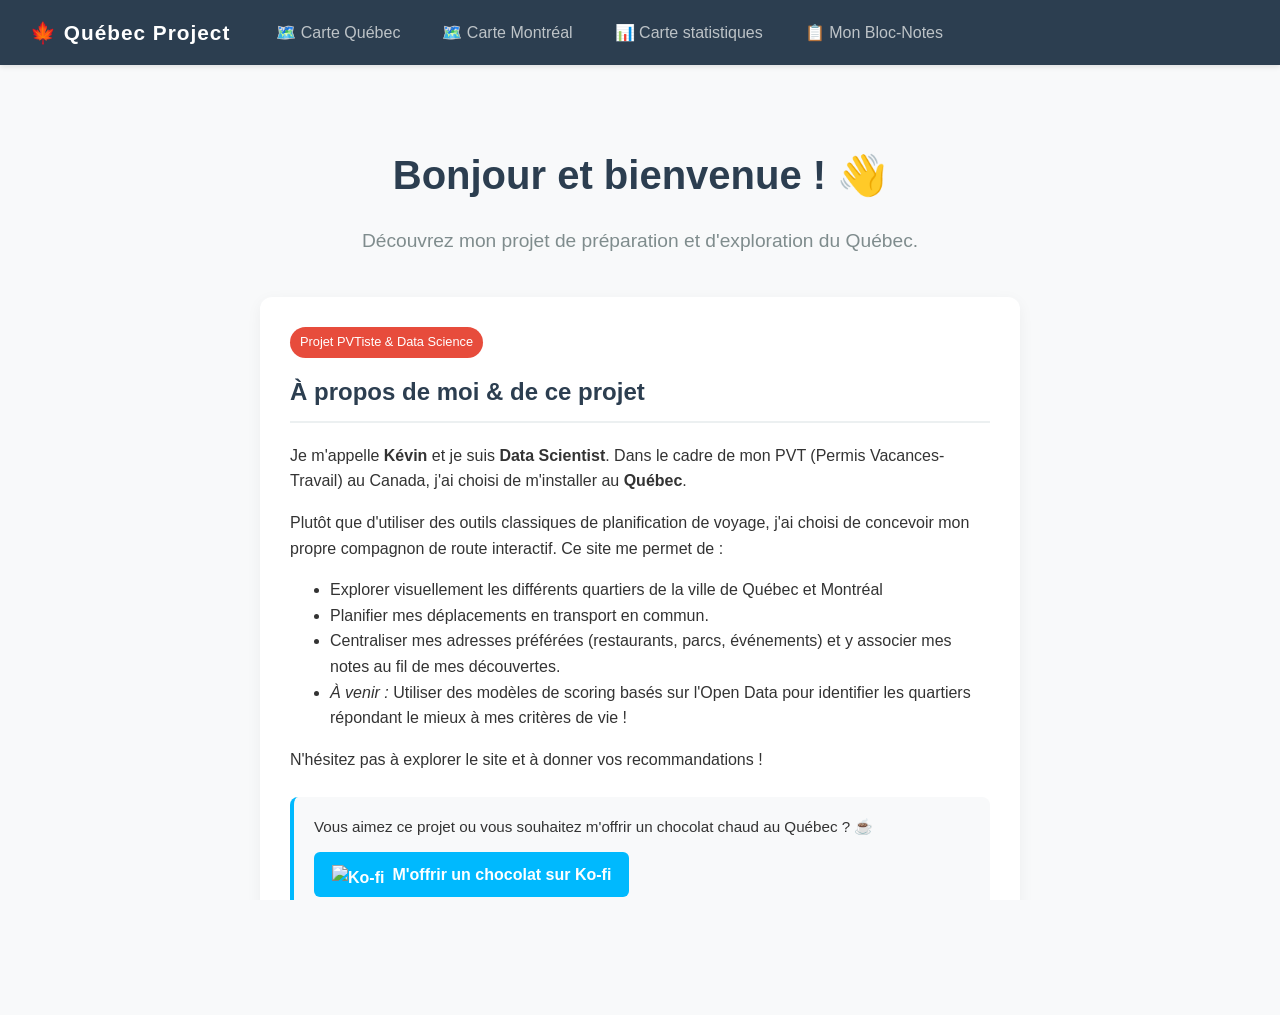
==== commit 793acd6d: "kofi link" ====
--- a/index.html
+++ b/index.html
@@ -42,7 +42,7 @@
                     <p>Vous aimez ce projet ou vous souhaitez m'offrir un chocolat chaud au Québec ? ☕</p>
                     <a href="https://ko-fi.com/kstang" target="_blank" class="kofi-btn">
                         <img src="https://storage.ko-fi.com/cdn/cup-border.md.png" alt="Ko-fi" class="kofi-img">
-                        <span>M'offrir un café sur Ko-fi</span>
+                        <span>M'offrir un chocolat sur Ko-fi</span>
                     </a>
                 </div>
             </div>
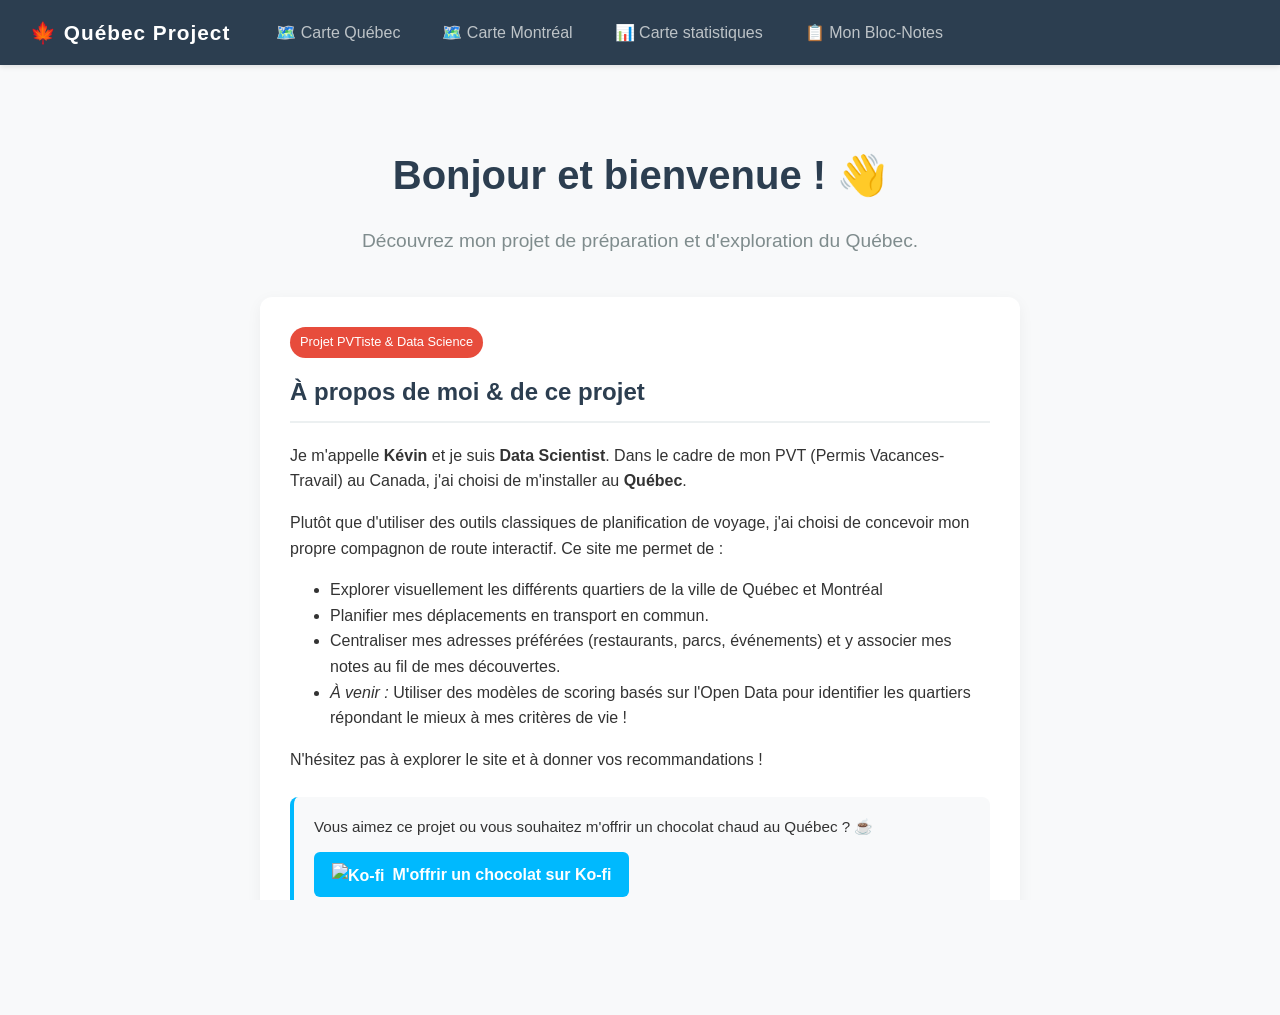
==== commit 93904239: "kofi link img" ====
--- a/index.html
+++ b/index.html
@@ -41,7 +41,7 @@
                 <div class="kofi-support-box">
                     <p>Vous aimez ce projet ou vous souhaitez m'offrir un chocolat chaud au Québec ? ☕</p>
                     <a href="https://ko-fi.com/kstang" target="_blank" class="kofi-btn">
-                        <img src="https://storage.ko-fi.com/cdn/cup-border.md.png" alt="Ko-fi" class="kofi-img">
+                        <img src="https://storage.ko-fi.com/cdn/kofi3.png" alt="Ko-fi" class="kofi-img">
                         <span>M'offrir un chocolat sur Ko-fi</span>
                     </a>
                 </div>
--- a/css/style.css
+++ b/css/style.css
@@ -273,8 +273,9 @@
 }
 
 .kofi-img {
-    height: 20px;
+    height: 24px;
     width: auto;
+    vertical-align: middle;
 }
 
 
